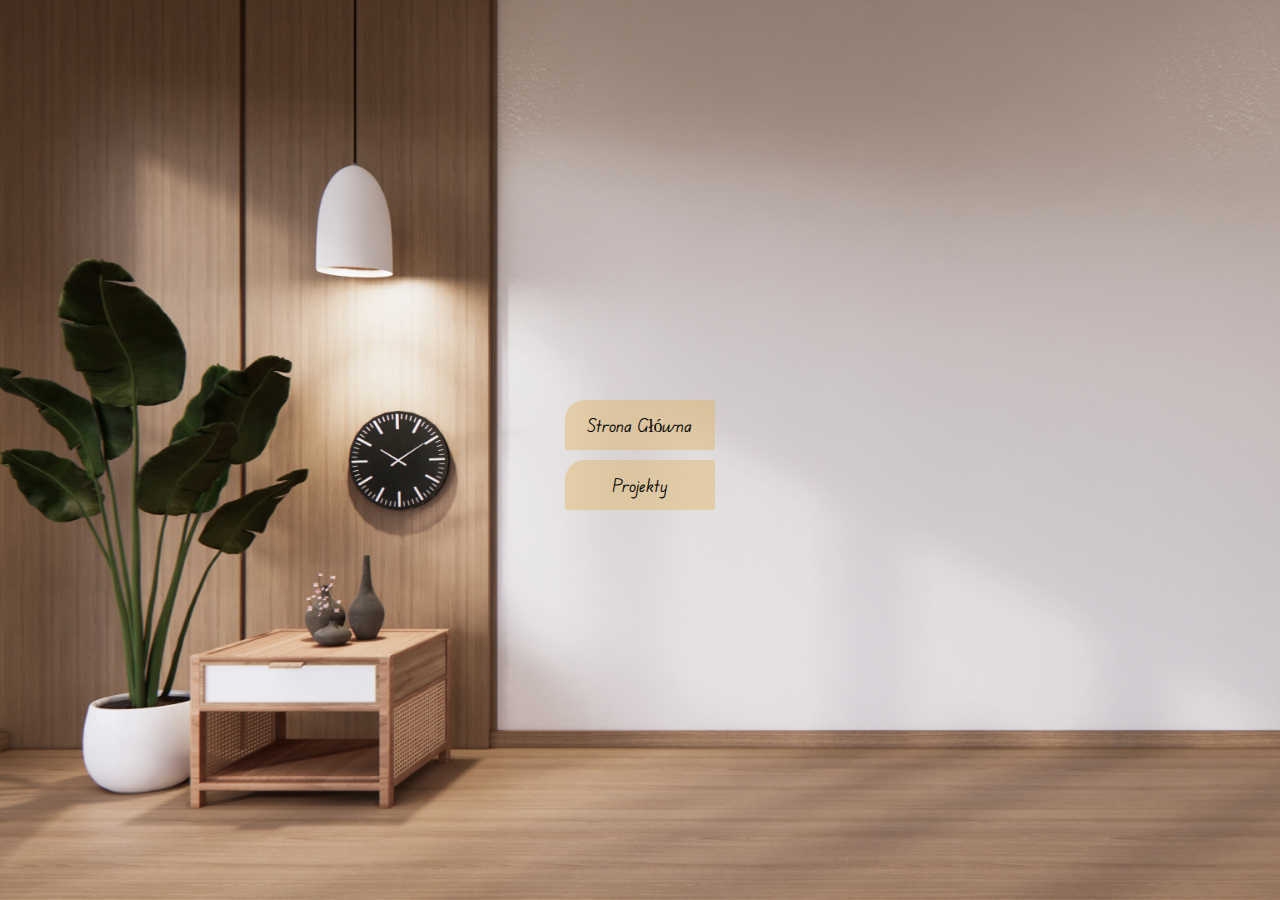
==== index.html @ d9325048 "changed name of html file" ====
<!DOCTYPE html>
<html lang="en">
  <head>
    <meta charset="UTF-8" />
    <meta http-equiv="X-UA-Compatible" content="IE=edge" />
    <meta name="viewport" content="width=device-width, initial-scale=1.0" />
    <link rel="stylesheet" href="./assets/style.css" />
    <title>Homepage</title>
  </head>
  <body>
    <div id="container">
      <div class="ElementsContainer">
        <div class="bar"><a href="./mainpage.html">Strona Główna</a></div>
        <div class="bar"><a href="">Projekty</a></div>
      </div>
    </div>
  </body>
  <script src="./scripts/script.js"></script>
</html>
---- assets/style.css ----
@import url("https://fonts.googleapis.com/css2?family=Edu+VIC+WA+NT+Beginner:wght@500&display=swap");
body {
  margin: 0;
  padding: 0;
  font-family: "Edu VIC WA NT Beginner", cursive;
}

#container {
  width: 100vw;
  height: 100vh;
  background-image: url("../src/background.jpg");
  background-repeat: no-repeat;
  background-size: cover;
}

.ElementsContainer {
  font-size: 18px;
  position: absolute;
  top: 50%;
  left: 50%;
  transform: translate(-50%, -50%);
}

.ElementsContainer .bar {
  display: flex;
  justify-content: center;
  align-items: center;
  width: 150px;
  height: 50px;
  background-color: rgba(227, 178, 81, 0.389);
  border-radius: 20px 2px 2px 2px;
  margin-top: 10px;
  transition: 1s;
}

.ElementsContainer .bar:hover {
  border-radius: 20px 20px 5px 5px;
  transform: scale(1.3);
}

.ElementsContainer .bar a {
  text-decoration: none;
  color: black;
}
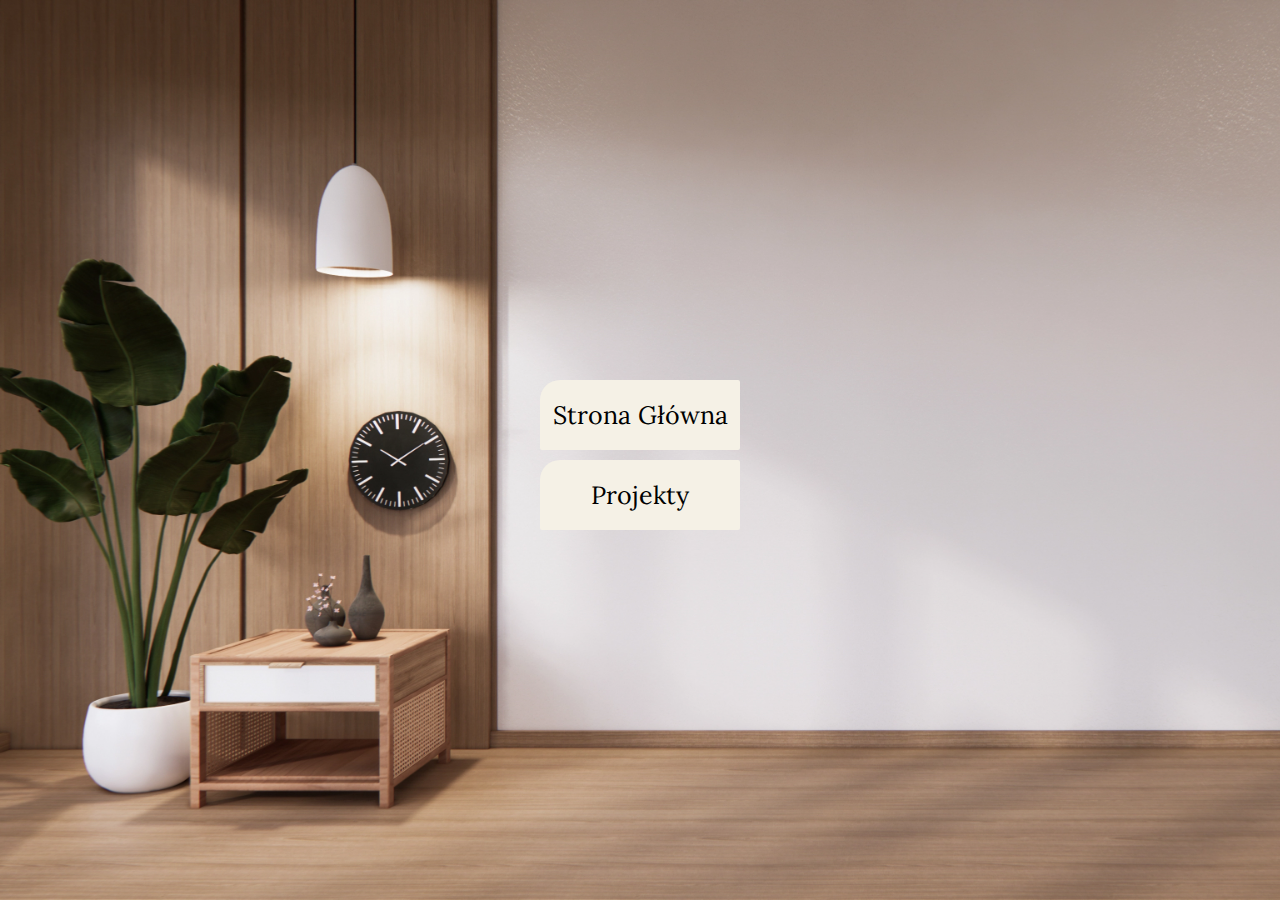
==== commit a5d13ebe: "added projects container" ====
--- a/index.html
+++ b/index.html
@@ -11,9 +11,10 @@
     <div id="container">
       <div class="ElementsContainer">
         <div class="bar"><a href="./mainpage.html">Strona Główna</a></div>
-        <div class="bar"><a href="">Projekty</a></div>
+        <div class="bar"><a id="showProjects" href="./mainpage.html">Projekty</a></div>
       </div>
     </div>
   </body>
+  <script src="./scripts/landingPage.js"></script>
   <script src="./scripts/script.js"></script>
 </html>
--- a/assets/style.css
+++ b/assets/style.css
@@ -1,8 +1,8 @@
-@import url("https://fonts.googleapis.com/css2?family=Edu+VIC+WA+NT+Beginner:wght@500&display=swap");
+@import url("https://fonts.googleapis.com/css2?family=Lora:ital@1&display=swap");
 body {
   margin: 0;
   padding: 0;
-  font-family: "Edu VIC WA NT Beginner", cursive;
+  font-family: "Lora", serif;
 }
 
 #container {
@@ -13,7 +13,7 @@
   background-size: cover;
 }
 
-.ElementsContainer {
+#container .ElementsContainer {
   font-size: 18px;
   position: absolute;
   top: 50%;
@@ -21,24 +21,25 @@
   transform: translate(-50%, -50%);
 }
 
-.ElementsContainer .bar {
+#container .ElementsContainer .bar {
   display: flex;
   justify-content: center;
   align-items: center;
-  width: 150px;
-  height: 50px;
-  background-color: rgba(227, 178, 81, 0.389);
+  width: 200px;
+  height: 70px;
+  background-color: #f5f1e6;
   border-radius: 20px 2px 2px 2px;
   margin-top: 10px;
   transition: 1s;
 }
 
-.ElementsContainer .bar:hover {
+#container .ElementsContainer .bar:hover {
   border-radius: 20px 20px 5px 5px;
   transform: scale(1.3);
 }
 
-.ElementsContainer .bar a {
+#container .ElementsContainer .bar a {
   text-decoration: none;
   color: black;
+  font-size: 25px;
 }
